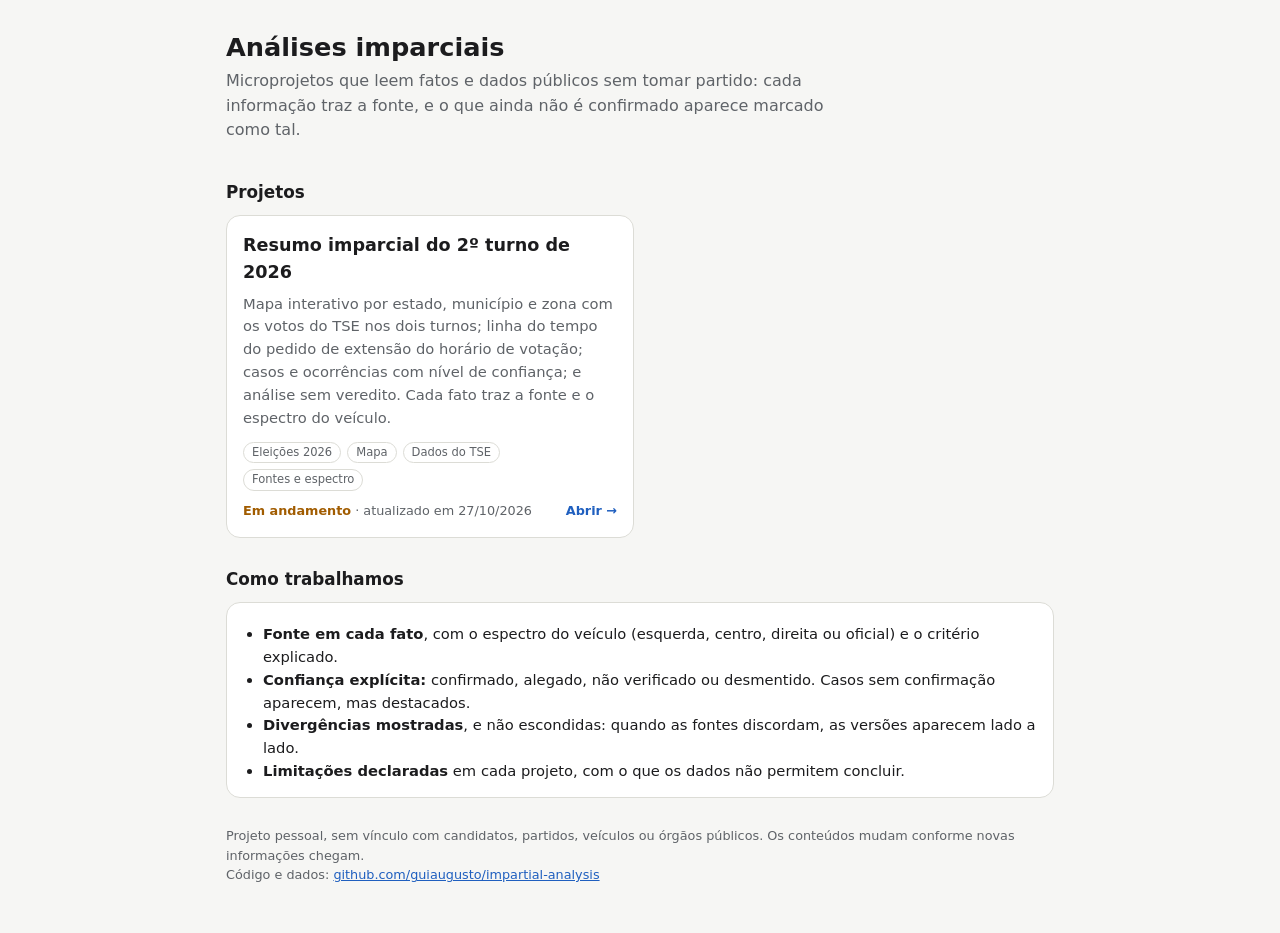
==== index.html @ 3f356d44 "first project: impartial analysis of runoff elections of Brazil" ====
<!doctype html>
<html lang="pt-BR">
<head>
<meta charset="utf-8">
<meta name="viewport" content="width=device-width, initial-scale=1">
<title>Análises imparciais</title>
<meta name="description" content="Microprojetos de leitura imparcial de fatos e dados públicos, com fontes citadas e confiança explícita.">
<style>
:root{--bg:#f6f6f4;--card:#fff;--ink:#1c1c1e;--mut:#5f6368;--line:#dcdcd6;--acc:#1f5fbf;--ok:#2e7d32;--warn:#a15c00}
@media (prefers-color-scheme:dark){:root:not([data-theme="light"]){--bg:#121315;--card:#1c1d20;--ink:#ececec;--mut:#a0a4a8;--line:#33353a;--acc:#6fa6f0;--ok:#7fcf84;--warn:#f0a45e}}
*{box-sizing:border-box}
body{margin:0;background:var(--bg);color:var(--ink);font:16px/1.55 system-ui,-apple-system,"Segoe UI",Roboto,sans-serif}
.wrap{max-width:860px;margin:0 auto;padding:0 16px}
header{padding:32px 0 8px}
h1{font-size:1.6rem;margin:0 0 6px;line-height:1.2}
.lead{color:var(--mut);margin:0;max-width:62ch}
h2{font-size:1.05rem;margin:28px 0 10px}
.grid{display:grid;gap:12px;grid-template-columns:1fr}
@media(min-width:700px){.grid{grid-template-columns:1fr 1fr}}
.card{display:flex;flex-direction:column;background:var(--card);border:1px solid var(--line);border-radius:14px;padding:16px;text-decoration:none;color:inherit}
.card:hover,.card:focus-visible{border-color:var(--acc);outline:none}
.card h3{margin:0 0 6px;font-size:1.1rem}
.card p{margin:0 0 12px;color:var(--mut);font-size:.92rem;flex:1}
.tags{display:flex;flex-wrap:wrap;gap:6px;margin-bottom:10px}
.tag{font-size:.72rem;border:1px solid var(--line);border-radius:999px;padding:1px 8px;color:var(--mut)}
.meta{display:flex;justify-content:space-between;align-items:center;font-size:.8rem;color:var(--mut)}
.st{font-weight:600}.st.em-andamento{color:var(--warn)}.st.concluido{color:var(--ok)}
.go{color:var(--acc);font-weight:600}
.box{background:var(--card);border:1px solid var(--line);border-radius:14px;padding:14px 16px;font-size:.92rem}
.box ul{margin:6px 0 0;padding-left:20px}
footer{color:var(--mut);font-size:.8rem;padding:28px 0 48px}
a{color:var(--acc)}
.vazio{color:var(--mut)}
</style>
</head>
<body>
<div class="wrap">
  <header>
    <h1>Análises imparciais</h1>
    <p class="lead">Microprojetos que leem fatos e dados públicos sem tomar partido: cada informação traz a fonte, e o que ainda não é confirmado aparece marcado como tal.</p>
  </header>

  <h2>Projetos</h2>
  <div id="projetos" class="grid" aria-live="polite"><p class="vazio">Carregando projetos…</p></div>
  <noscript><p>Ative o JavaScript para ver a lista. Projeto atual: <a href="resumo-imparcial-eleicoes-2026/">Resumo imparcial do 2º turno de 2026</a>.</p></noscript>

  <h2>Como trabalhamos</h2>
  <div class="box">
    <ul>
      <li><b>Fonte em cada fato</b>, com o espectro do veículo (esquerda, centro, direita ou oficial) e o critério explicado.</li>
      <li><b>Confiança explícita:</b> confirmado, alegado, não verificado ou desmentido. Casos sem confirmação aparecem, mas destacados.</li>
      <li><b>Divergências mostradas</b>, e não escondidas: quando as fontes discordam, as versões aparecem lado a lado.</li>
      <li><b>Limitações declaradas</b> em cada projeto, com o que os dados não permitem concluir.</li>
    </ul>
  </div>

  <footer>
    Projeto pessoal, sem vínculo com candidatos, partidos, veículos ou órgãos públicos. Os conteúdos mudam conforme novas informações chegam.
    <br>Código e dados: <a href="https://github.com/guiaugusto/impartial-analysis" target="_blank" rel="noopener">github.com/guiaugusto/impartial-analysis</a>
  </footer>
</div>
<script>
(function () {
  var el = document.getElementById('projetos');
  function esc(s) { return String(s).replace(/[&<>"]/g, function (c) { return { '&': '&amp;', '<': '&lt;', '>': '&gt;', '"': '&quot;' }[c]; }); }
  function data(iso) { var p = String(iso || '').split('-'); return p.length === 3 ? p[2] + '/' + p[1] + '/' + p[0] : ''; }
  fetch('projetos.json', { cache: 'no-cache' }).then(function (r) { if (!r.ok) throw new Error(r.status); return r.json(); }).then(function (lista) {
    if (!lista.length) { el.innerHTML = '<p class="vazio">Nenhum projeto ainda.</p>'; return; }
    lista.sort(function (a, b) { return String(b.atualizado).localeCompare(String(a.atualizado)); });
    el.innerHTML = lista.map(function (p) {
      return '<a class="card" href="' + esc(p.url) + '">' +
        '<h3>' + esc(p.titulo) + '</h3><p>' + esc(p.descricao) + '</p>' +
        '<div class="tags">' + (p.tags || []).map(function (t) { return '<span class="tag">' + esc(t) + '</span>'; }).join('') + '</div>' +
        '<div class="meta"><span><span class="st ' + esc(p.status) + '">' + esc(p.statusTexto || '') + '</span>' + (p.atualizado ? ' · atualizado em ' + data(p.atualizado) : '') + '</span><span class="go">Abrir →</span></div></a>';
    }).join('');
  }).catch(function () { el.innerHTML = '<p class="vazio">Não foi possível carregar a lista de projetos.</p>'; });
})();
</script>
</body>
</html>
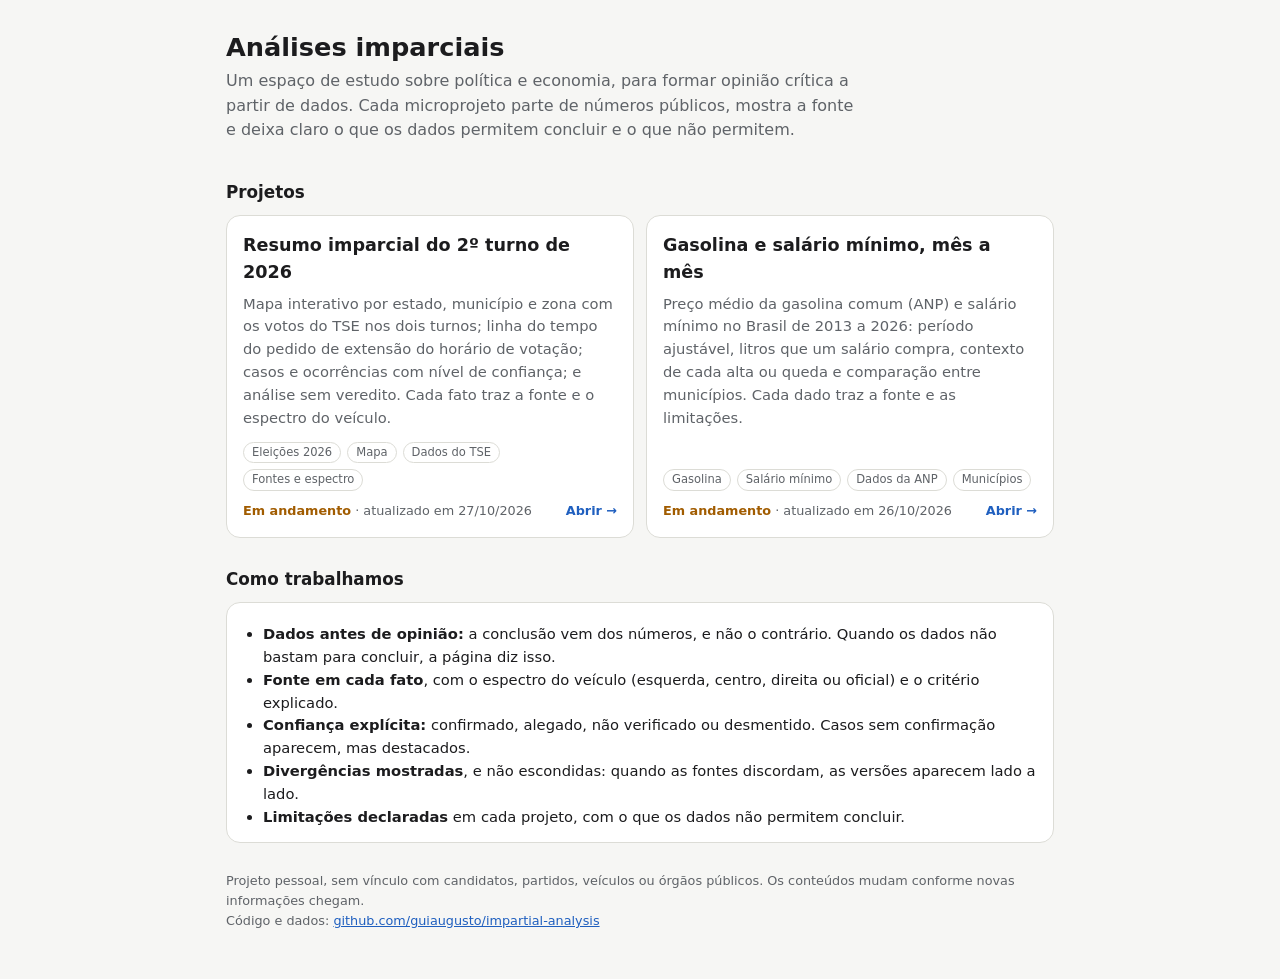
==== commit c10e7561: "Workflow de deploy no Pages e nova descrição do projeto Co-Authored-By: Claude Sonnet 5.5 <noreply@a" ====
--- a/index.html
+++ b/index.html
@@ -4,7 +4,7 @@
 <meta charset="utf-8">
 <meta name="viewport" content="width=device-width, initial-scale=1">
 <title>Análises imparciais</title>
-<meta name="description" content="Microprojetos de leitura imparcial de fatos e dados públicos, com fontes citadas e confiança explícita.">
+<meta name="description" content="Espaço de estudo de política e economia com dados públicos: fontes citadas, confiança explícita e limitações declaradas.">
 <style>
 :root{--bg:#f6f6f4;--card:#fff;--ink:#1c1c1e;--mut:#5f6368;--line:#dcdcd6;--acc:#1f5fbf;--ok:#2e7d32;--warn:#a15c00}
 @media (prefers-color-scheme:dark){:root:not([data-theme="light"]){--bg:#121315;--card:#1c1d20;--ink:#ececec;--mut:#a0a4a8;--line:#33353a;--acc:#6fa6f0;--ok:#7fcf84;--warn:#f0a45e}}
@@ -37,7 +37,7 @@
 <div class="wrap">
   <header>
     <h1>Análises imparciais</h1>
-    <p class="lead">Microprojetos que leem fatos e dados públicos sem tomar partido: cada informação traz a fonte, e o que ainda não é confirmado aparece marcado como tal.</p>
+    <p class="lead">Um espaço de estudo sobre política e economia, para formar opinião crítica a partir de dados. Cada microprojeto parte de números públicos, mostra a fonte e deixa claro o que os dados permitem concluir e o que não permitem.</p>
   </header>
 
   <h2>Projetos</h2>
@@ -47,6 +47,7 @@
   <h2>Como trabalhamos</h2>
   <div class="box">
     <ul>
+      <li><b>Dados antes de opinião:</b> a conclusão vem dos números, e não o contrário. Quando os dados não bastam para concluir, a página diz isso.</li>
       <li><b>Fonte em cada fato</b>, com o espectro do veículo (esquerda, centro, direita ou oficial) e o critério explicado.</li>
       <li><b>Confiança explícita:</b> confirmado, alegado, não verificado ou desmentido. Casos sem confirmação aparecem, mas destacados.</li>
       <li><b>Divergências mostradas</b>, e não escondidas: quando as fontes discordam, as versões aparecem lado a lado.</li>
